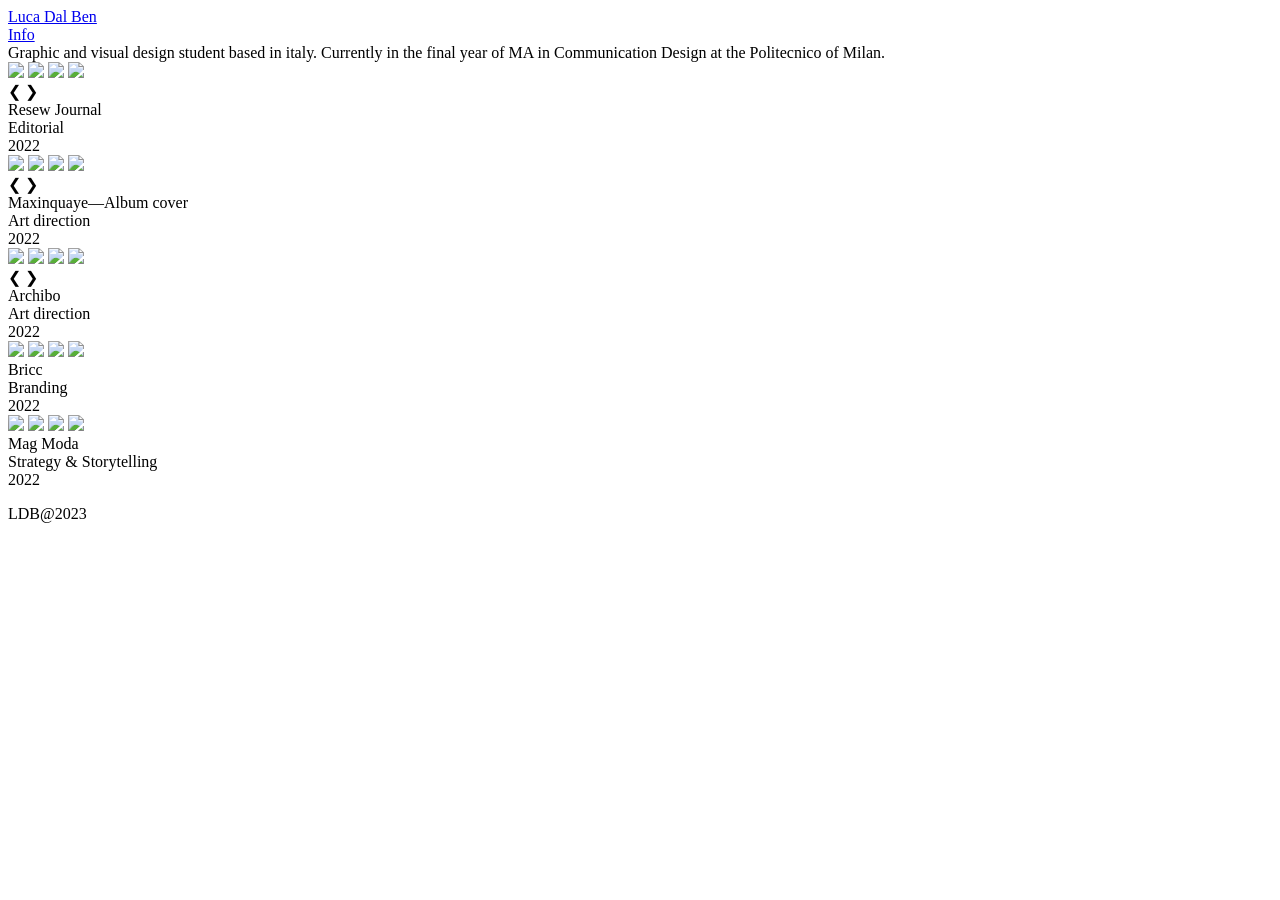
==== index.html @ 7898181f "Create index.html for my-project GitHub Pages" ====
<!DOCTYPE html>

<html lang="eng">
  <head>
    <meta charset="UTF-8" />
    <meta http-equiv="X-UA-Compatible" content="IE=edge" />
    <meta name="viewport" content="width=device-width, initial-scale=1.0" />

    <!-- GLOBAL-->
    <link rel="shorcut icon" type="x-icon" href="..." />
    <link
      href="https://fonts.cdnfonts.com/css/neue-haas-grotesk-display-pro"
      rel="stylesheet"
    />
    <style>
      @import url("https://fonts.cdnfonts.com/css/neue-haas-grotesk-display-pro");
    </style>
    <link rel="stylesheet" type="text/css" href="style.css" />
    <script src="script.js"></script>
    <title>Luca Dal Ben</title>
  </head>

  <body>
    <!--Header-->
    <div class="header">
      <div class="navbar">
        <a href="index.html">Luca Dal Ben</a>
      </div>
      <div class="navbar">
        <a href="info.html">Info</a>
      </div>
    </div>

    <!--Description-->
    <div class="description">
      <div class="text">
        Graphic and visual design student based in italy. Currently in the final year of MA in Communication Design at the Politecnico of Milan.
      </div>
    </div>

    <!--Projects-->
      <div class="main">
        <!--Resew-->
        <section class="container">
          <div class="slider-wrapper">
            <div class="slider">
              <img id="slide" class="image" src="./img/Resew/Res 1.png" />

              <img id="slide" class="image" src="./img/Resew/Res 2.png" />

              <img id="slide" class="image" src="./img/Resew/Res 3.png" />

              <img id="slide" class="image" src="./img/Resew/Res 4.png" />
            </div>

            <!--Next and previous buttons-->
            <a class="prev" onclick="plusImage(-1)">❮</a>
            <a class="next" onclick="plusSlides(1)">❯</a>

          </div>
          <div class="caption">
            <div class="title">Resew Journal</div>
            <div class="category">Editorial</div>
            <div class="year">2022</div>
          </div>
        </section>
        
        <!--Maxinquaye-->
        <section class="container">
          <div class="slider-wrapper">
            <div class="slider">
              <img id="slide" class="image" src="./img/Maxinquaye/Max 1.png" />
              
              <img id="slide" class="image" src="./img/Maxinquaye/Max 2.png" />
              
              <img id="slide" class="image" src="./img/Maxinquaye/Max 3.png" />
              
              <img id="slide" class="image" src="./img/Maxinquaye/Max 4.png" />
            </div>
              <!--Next and previous buttons-->
              <a class="prev" onclick="plusSlides(-1)">❮</a>
              <a class="next" onclick="plusSlides(1)">❯</a>
          </div>
          <div class="caption">
            <div class="title">Maxinquaye—Album cover</div>
            <div class="category">Art direction</div>
            <div class="year">2022</div>
          </div>
        </section>
        <!--Archibo-->
        <section class="container">
          <div class="slider-wrapper">
            <div class="slider">
              <img id="slide-1" src="./img/Archibo/Archi 1.png" />
              
              <img id="slide-2" src="./img/Archibo/Archi 2.png" />
              
              <img id="slide-3" src="./img/Archibo/Archi 3.png" />
              
              <img id="slide-4" src="./img/Archibo/Archi 4.png" />
            </div>
            <div class="slider-nav">
              <a href="#slide-1"></a>
              <a href="#slide-2"></a>
              <a href="#slide-3"></a>
              <a href="#slide-4"></a>
            </div>
            <!--Next and previous buttons-->
            <a class="prev" onclick="plusSlides(-1)">❮</a>
            <a class="next" onclick="plusSlides(1)">❯</a>
          </div>
          <div class="caption">
            <div class="title">Archibo</div>
            <div class="category">Art direction</div>
            <div class="year">2022</div>
          </div>
        </section>
        <!--Bricc-->
        <section class="container">
          <div class="slider-wrapper">
            <div class="slider">
              <img id="slide-1" src="./img/Bricc/Bri 1.png" />
              
              <img id="slide-2" src="./img/Bricc/Bri 2.png" />
              
              <img id="slide-3" src="./img/Bricc/Bri 3.png" />
              
              <img id="slide-4" src="./img/Bricc/Bri 4.png" />
            </div>
            <div class="slider-nav">
              <a href="#slide-1"></a>
              <a href="#slide-2"></a>
              <a href="#slide-3"></a>
              <a href="#slide-4"></a>
            </div>
          </div>
          <div class="caption">
            <div class="title">Bricc</div>
            <div class="category">Branding</div>
            <div class="year">2022</div>
          </div>
        </section>
        <!--Mag Moda-->
        <section class="container">
          <div class="slider-wrapper">
            <div class="slider">
              <img id="slide-1" src="./img/Bricc/Bri 1.png" />
              
              <img id="slide-2" src="./img/Maxinquaye/Max 2.png" />
              
              <img id="slide-3" src="./img/Maxinquaye/Max 3.png" />
              
              <img id="slide-4" src="./img/Maxinquaye/Max 4.png" />
            </div>
            <div class="slider-nav">
              <a href="#slide-1"></a>
              <a href="#slide-2"></a>
              <a href="#slide-3"></a>
              <a href="#slide-4"></a>
            </div>
          </div>
          <div class="caption">
            <div class="title">Mag Moda</div>
            <div class="category">Strategy & Storytelling</div>
            <div class="year">2022</div>
          </div>
        </section>
      </div>
      <div class="footer">
      <p>LDB@2023<!--Hey there! I am <s>using</s> looking for an interniship--></p>
      </div>
    </div>
  </body>
</html>
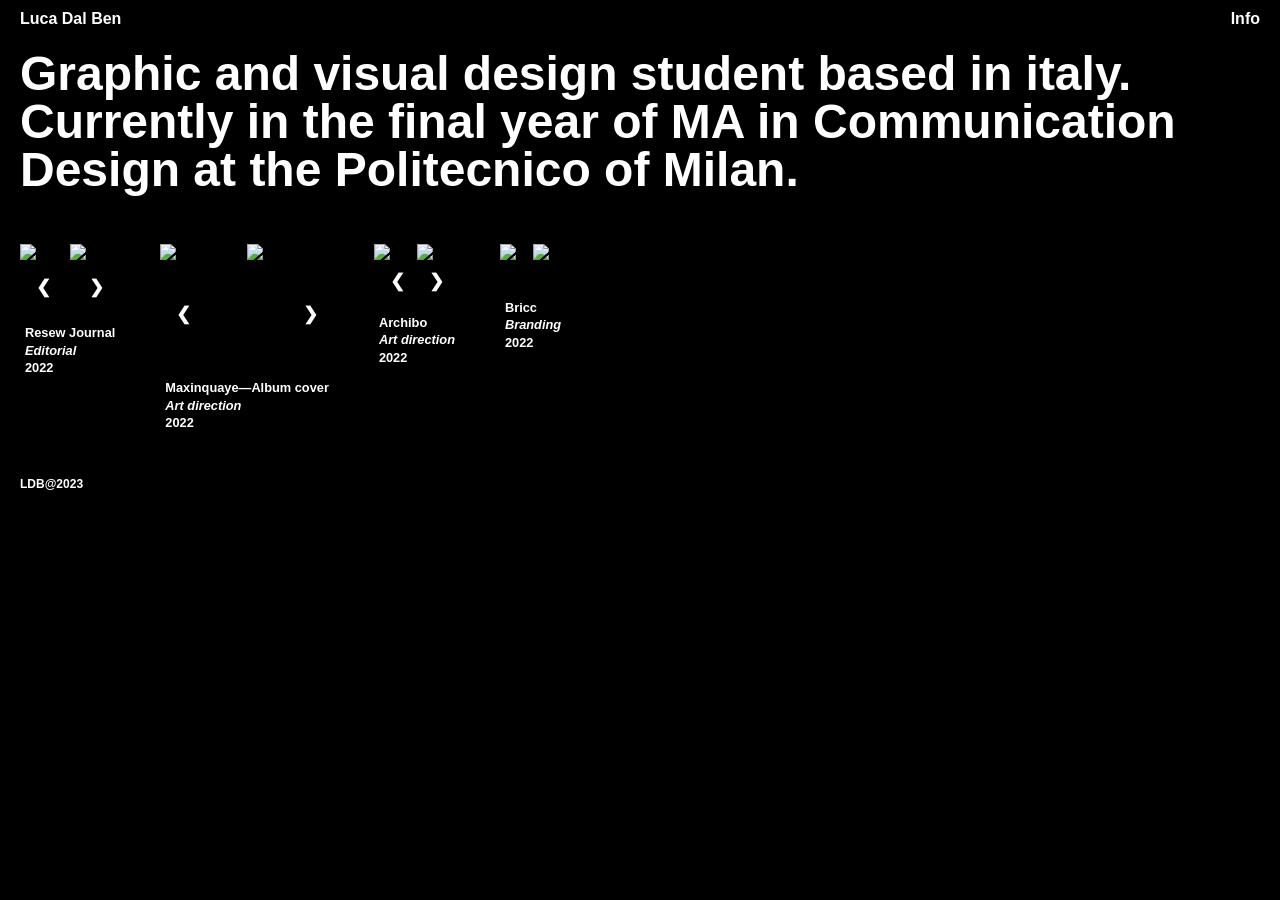
==== commit 46a150c6: "Update index.html" ====
--- a/index.html
+++ b/index.html
@@ -140,7 +140,7 @@
             <div class="year">2022</div>
           </div>
         </section>
-        <!--Mag Moda-->
+        <!--Mag Moda
         <section class="container">
           <div class="slider-wrapper">
             <div class="slider">
@@ -163,8 +163,9 @@
             <div class="title">Mag Moda</div>
             <div class="category">Strategy & Storytelling</div>
             <div class="year">2022</div>
+            
           </div>
-        </section>
+        </section>-->
       </div>
       <div class="footer">
       <p>LDB@2023<!--Hey there! I am <s>using</s> looking for an interniship--></p>
--- a/style.css
+++ b/style.css
@@ -0,0 +1,149 @@
+* {
+  box-sizing: border-box;
+  margin: 0;
+  padding: 0;
+}
+
+html,
+body {
+  min-height: 100%;
+  width: 100%;
+  background-color: black;
+  font-size: 16px;
+  font-family: "Neue Haas Grotesk Display Pro", sans-serif;
+  color: white;
+}
+
+/* Header */
+.header {
+  background: black;
+  display: flex;
+  justify-content: space-between;
+  position: fixed;
+  width: 100%;
+  z-index: 1;
+}
+
+.navbar {
+  padding: 10px 20px;
+}
+
+a {
+  font-family: "Neue Haas Grotesk Display Pro", sans-serif;
+  font-weight: 600;
+  font-size: 1rem;
+  text-decoration: none;
+  color: white;
+}
+
+/* Description */
+.description {
+  width: 100%;
+  display: flex;
+  padding: 50px 20px 30px 20px;
+}
+
+.text {
+  font-family: "Neue Haas Grotesk Display Pro", sans-serif;
+  font-weight: 600;
+  font-size: 3rem;
+  line-height: 3rem;
+}
+
+/*Footer Section*/
+.footer {
+  padding: 20px 20px;
+  background-color: #000;
+  color: #fff;
+}
+
+.footer p {
+  font-weight: 600;
+  font-size: 12px;
+  margin-bottom: 0;
+}
+
+/*slider*/
+.container {
+  padding: 20px;
+}
+
+.main {
+  display: flex;
+  flex-wrap: wrap;
+  justify-content: flex-start;
+}
+
+.slider-wrapper {
+  position: relative;
+  max-width: 823px;
+  margin: 0px;
+}
+
+.slider {
+  position: relative;
+  margin: 0px;
+  display: flex;
+  aspect-ratio: 4/3;
+  overflow-x: auto;
+  scroll-snap-type: x mandatory;
+  scroll-behavior: smooth;
+}
+
+.slider img {
+  flex: 1 0 50%;
+  scroll-snap-align: start;
+  object-fit: cover;
+  justify-content: center;
+}
+
+.slider-nav {
+  display: flex;
+  justify-content: center;
+  column-gap: 1rem;
+  position: absolute;
+  bottom: 1.25rem;
+  transform: translateX(50%);
+  z-index: 1;
+}
+
+.caption {
+  font-weight: 600;
+  padding: 5px;
+  font-size: 0.8rem;
+  line-height: 1.1rem;
+}
+
+.category {
+  font-style: italic;
+}
+
+/* Next and previous buttons */
+.prev,
+.next {
+  cursor: pointer;
+  position: absolute;
+  top: 50%;
+  width: auto;
+  margin-top: -22px;
+  padding: 16px;
+  color: white;
+  font-weight: bold;
+  font-size: 18px;
+  transition: 0.6s ease;
+  border-radius: 0 3px 3px 0;
+  user-select: none;
+}
+
+/* Position the "next button" to the right */
+.next {
+  right: 0;
+  border-radius: 3px 0 0 3px;
+}
+
+
+/* On hover, add a black background color with a little bit see-through */
+.prev:hover,
+.next:hover {
+  background-color: rgba(0, 0, 0, 0.8);
+}
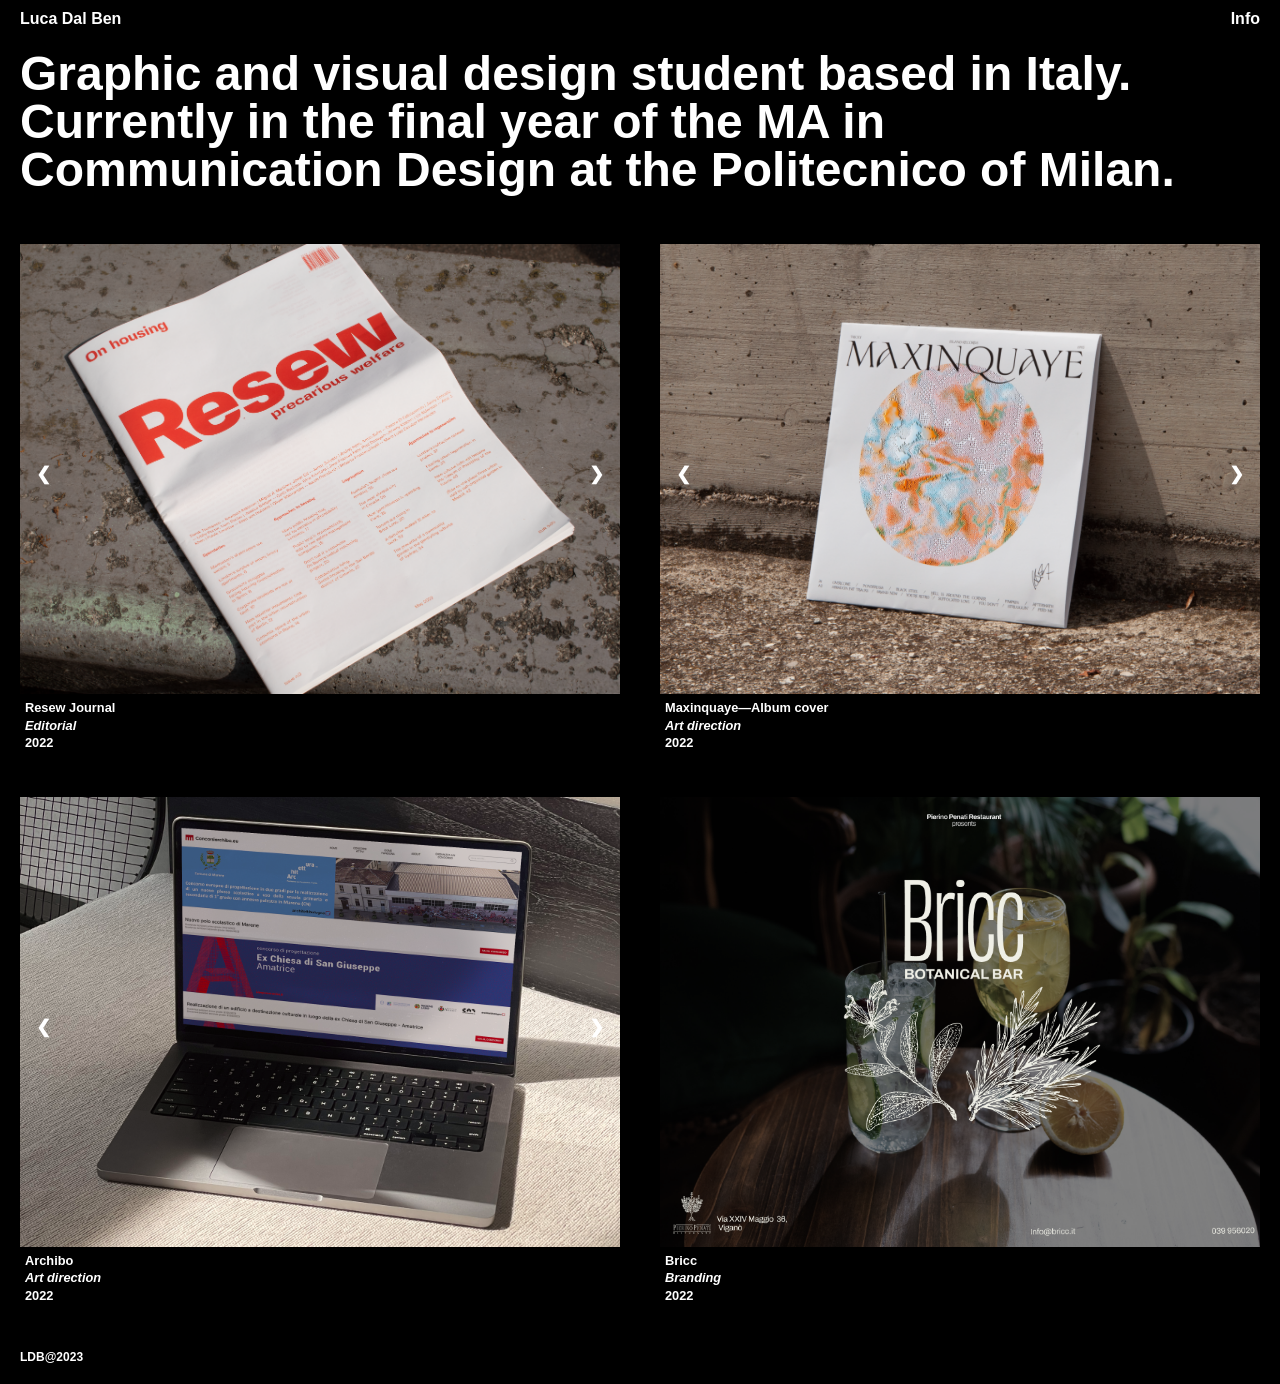
==== commit 3c33bc68: "Update index.html" ====
--- a/index.html
+++ b/index.html
@@ -34,7 +34,7 @@
     <!--Description-->
     <div class="description">
       <div class="text">
-        Graphic and visual design student based in italy. Currently in the final year of MA in Communication Design at the Politecnico of Milan.
+        Graphic and visual design student based in Italy. Currently in the final year of the MA in Communication Design at the Politecnico of Milan.
       </div>
     </div>
 
--- a/style.css
+++ b/style.css
@@ -66,6 +66,7 @@
 /*slider*/
 .container {
   padding: 20px;
+  width: 50%;
 }
 
 .main {
@@ -76,8 +77,8 @@
 
 .slider-wrapper {
   position: relative;
-  max-width: 823px;
   margin: 0px;
+  width: 100%;
 }
 
 .slider {
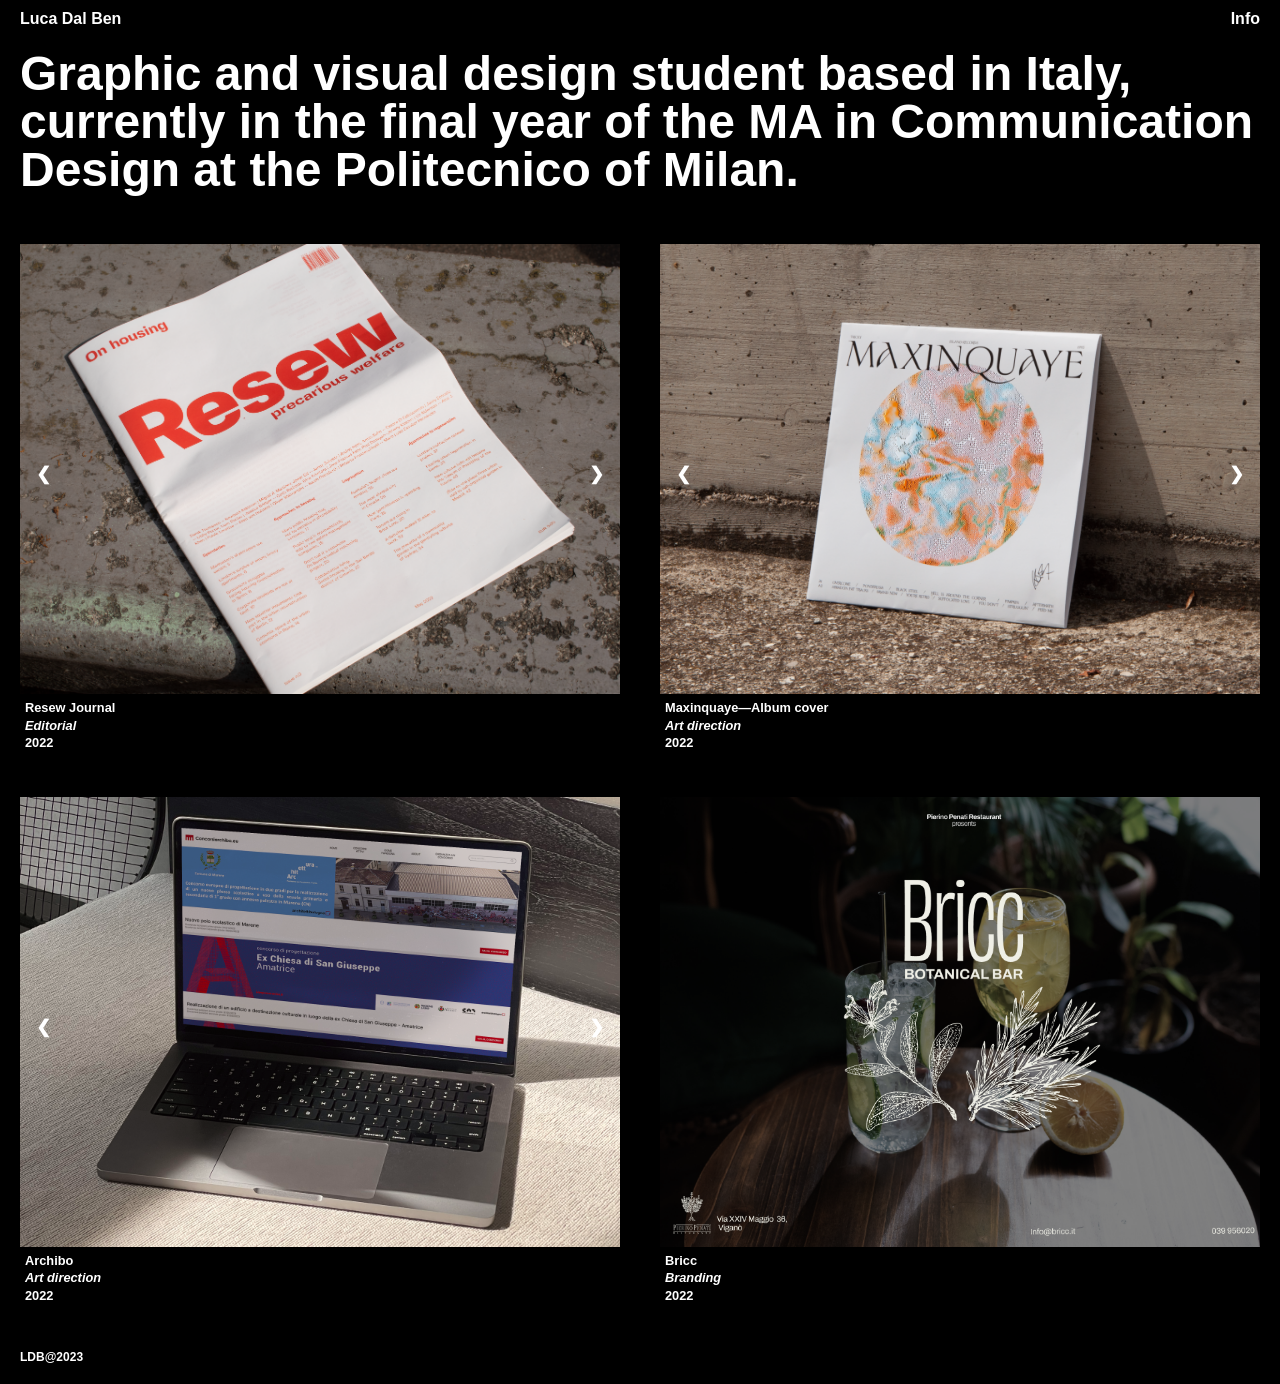
==== commit 5e94846f: "Update index.html" ====
--- a/index.html
+++ b/index.html
@@ -34,7 +34,7 @@
     <!--Description-->
     <div class="description">
       <div class="text">
-        Graphic and visual design student based in Italy. Currently in the final year of the MA in Communication Design at the Politecnico of Milan.
+        Graphic and visual design student based in Italy, currently in the final year of the MA in Communication Design at the Politecnico of Milan.
       </div>
     </div>
 
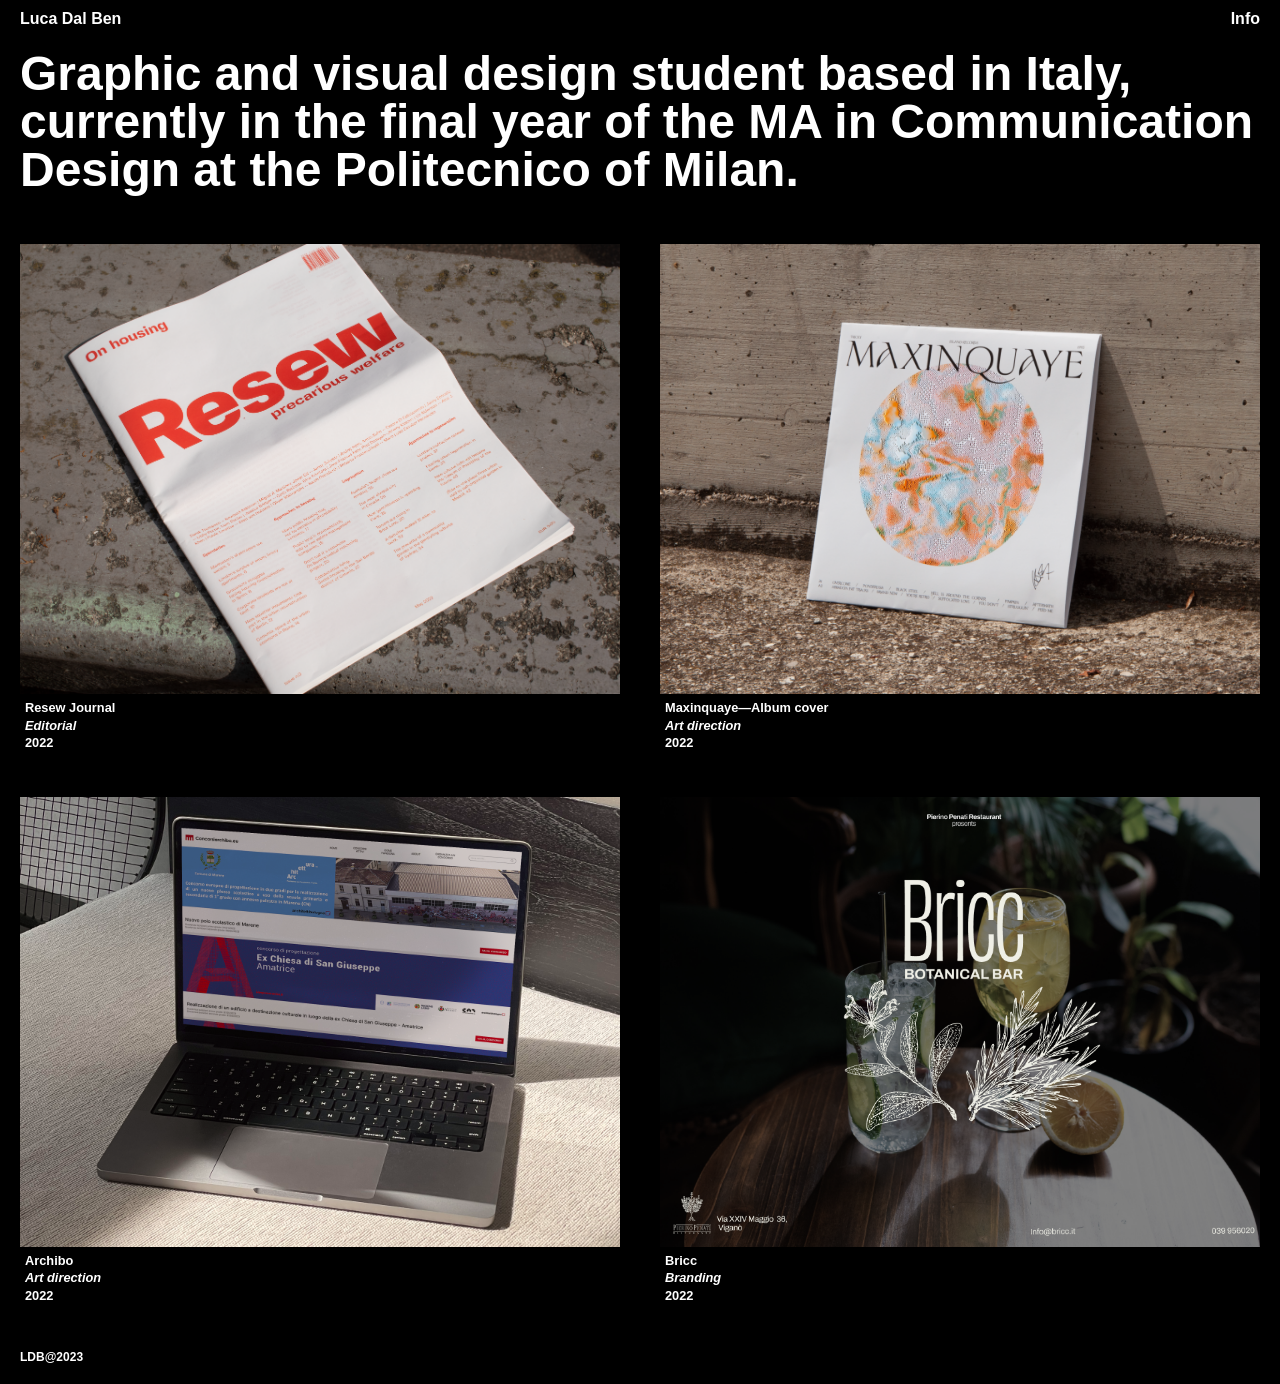
==== commit 816c3c5e: "Update index.html" ====
--- a/index.html
+++ b/index.html
@@ -53,9 +53,9 @@
               <img id="slide" class="image" src="./img/Resew/Res 4.png" />
             </div>
 
-            <!--Next and previous buttons-->
+            <!--Next and previous buttons
             <a class="prev" onclick="plusImage(-1)">❮</a>
-            <a class="next" onclick="plusSlides(1)">❯</a>
+            <a class="next" onclick="plusSlides(1)">❯</a>-->
 
           </div>
           <div class="caption">
@@ -77,9 +77,9 @@
               
               <img id="slide" class="image" src="./img/Maxinquaye/Max 4.png" />
             </div>
-              <!--Next and previous buttons-->
+              <!--Next and previous buttons
               <a class="prev" onclick="plusSlides(-1)">❮</a>
-              <a class="next" onclick="plusSlides(1)">❯</a>
+              <a class="next" onclick="plusSlides(1)">❯</a> -->
           </div>
           <div class="caption">
             <div class="title">Maxinquaye—Album cover</div>
@@ -105,9 +105,9 @@
               <a href="#slide-3"></a>
               <a href="#slide-4"></a>
             </div>
-            <!--Next and previous buttons-->
+            <!--Next and previous buttons
             <a class="prev" onclick="plusSlides(-1)">❮</a>
-            <a class="next" onclick="plusSlides(1)">❯</a>
+            <a class="next" onclick="plusSlides(1)">❯</a> -->
           </div>
           <div class="caption">
             <div class="title">Archibo</div>
--- a/style.css
+++ b/style.css
@@ -81,6 +81,20 @@
   width: 100%;
 }
 
+@media (max-width: 767px) {
+  .text {
+    font-family: "Neue Haas Grotesk Display Pro", sans-serif;
+    font-weight: 600;
+    font-size: 2rem;
+    line-height: 2rem;
+  }
+
+  .container {
+    padding: 20px;
+    width: 100%;
+  }
+}
+
 .slider {
   position: relative;
   margin: 0px;
@@ -119,7 +133,7 @@
   font-style: italic;
 }
 
-/* Next and previous buttons */
+/* Next and previous buttons 
 .prev,
 .next {
   cursor: pointer;
@@ -134,17 +148,17 @@
   transition: 0.6s ease;
   border-radius: 0 3px 3px 0;
   user-select: none;
-}
+} */
 
-/* Position the "next button" to the right */
+/* Position the "next button" to the right 
 .next {
   right: 0;
   border-radius: 3px 0 0 3px;
-}
+} */
 
 
-/* On hover, add a black background color with a little bit see-through */
+/* On hover, add a black background color with a little bit see-through 
 .prev:hover,
 .next:hover {
   background-color: rgba(0, 0, 0, 0.8);
-}
+} */
